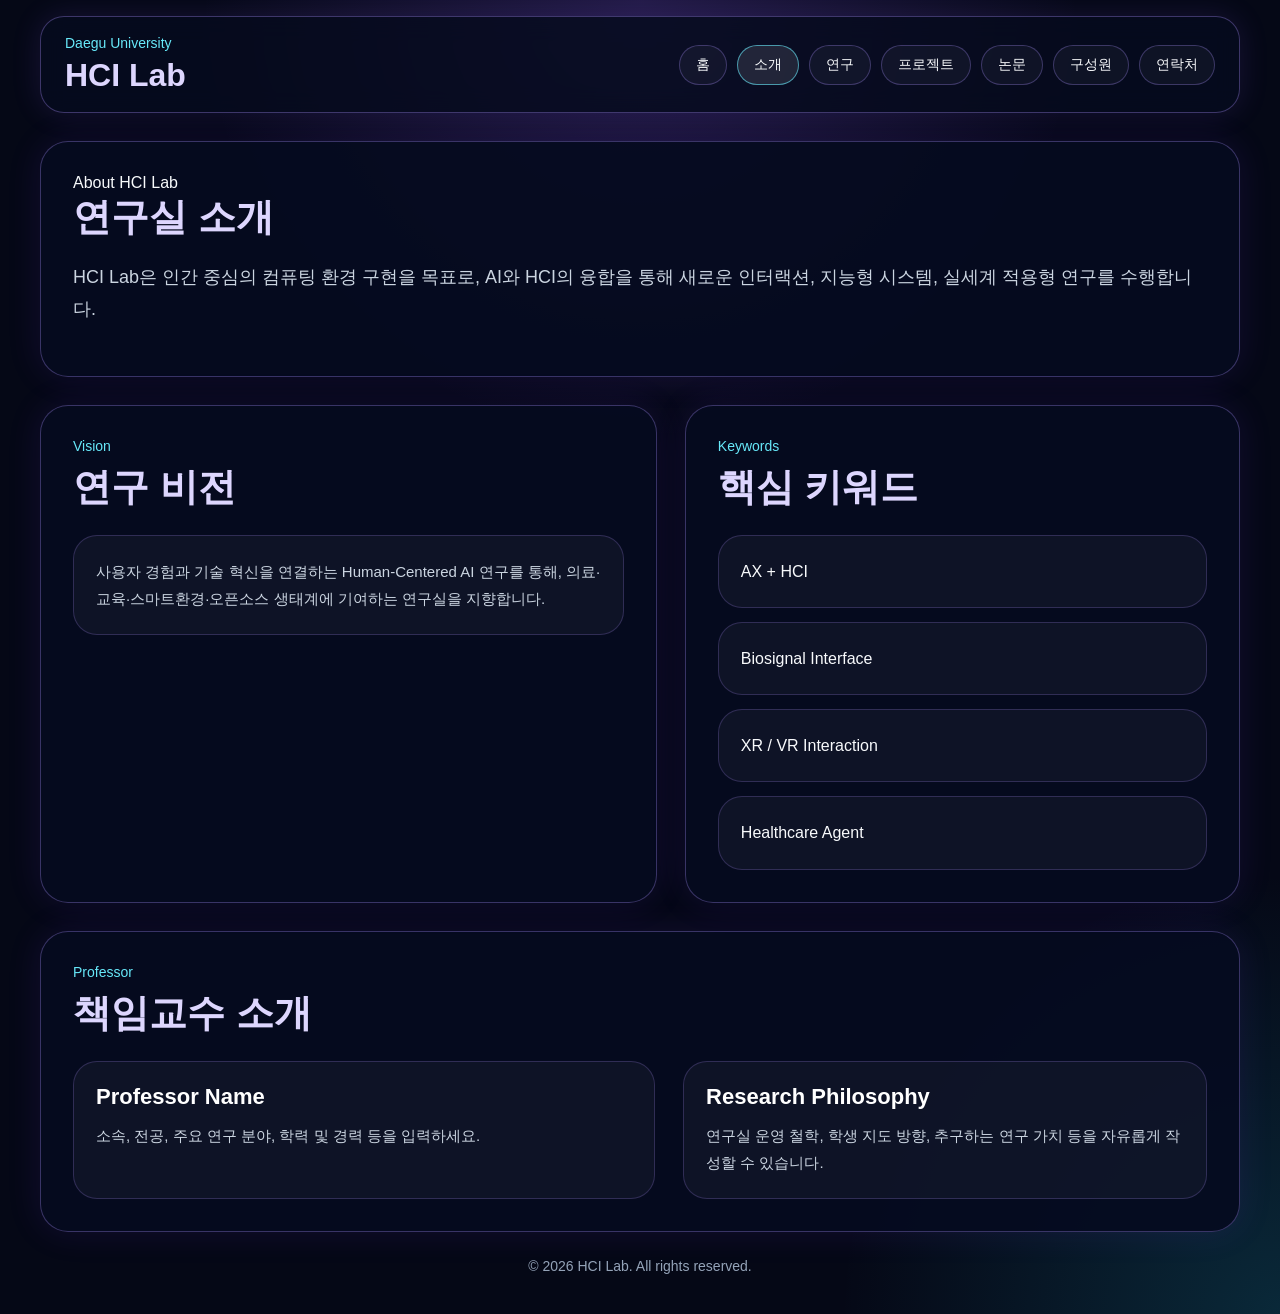
==== about.html @ 09318c49 "03.27.22.09" ====
<!DOCTYPE html>
<html lang="ko">
<head>
  <meta charset="UTF-8" />
  <meta name="viewport" content="width=device-width, initial-scale=1.0" />
  <title>HCI Lab | 소개</title>
  <link rel="stylesheet" href="styles.css" />
</head>
<body>
  <div class="container">
    <header class="header">
      <div class="header-row">
        <div>
          <div class="brand-small">Daegu University</div>
          <h1 class="brand-title">HCI Lab</h1>
        </div>
        <nav class="nav">
          <a href="index.html">홈</a>
          <a href="about.html" class="active">소개</a>
          <a href="research.html">연구</a>
          <a href="projects.html">프로젝트</a>
          <a href="publications.html">논문</a>
          <a href="members.html">구성원</a>
          <a href="contact.html">연락처</a>
        </nav>
      </div>
    </header>

    <section class="page-hero card">
      <div class="eyebrow">About HCI Lab</div>
      <h2 class="page-title">연구실 소개</h2>
      <p class="page-intro">
        HCI Lab은 인간 중심의 컴퓨팅 환경 구현을 목표로,
        AI와 HCI의 융합을 통해 새로운 인터랙션, 지능형 시스템,
        실세계 적용형 연구를 수행합니다.
      </p>
    </section>

    <section class="section grid-2">
      <div class="card">
        <div class="section-header">
          <div>
            <div class="eyebrow">Vision</div>
            <h3>연구 비전</h3>
          </div>
        </div>
        <div class="box">
          <p>사용자 경험과 기술 혁신을 연결하는 Human-Centered AI 연구를 통해, 의료·교육·스마트환경·오픈소스 생태계에 기여하는 연구실을 지향합니다.</p>
        </div>
      </div>

      <div class="card">
        <div class="section-header">
          <div>
            <div class="eyebrow">Keywords</div>
            <h3>핵심 키워드</h3>
          </div>
        </div>
        <div class="info-list">
          <div class="info-item"><div class="value">AX + HCI</div></div>
          <div class="info-item"><div class="value">Biosignal Interface</div></div>
          <div class="info-item"><div class="value">XR / VR Interaction</div></div>
          <div class="info-item"><div class="value">Healthcare Agent</div></div>
        </div>
      </div>
    </section>

    <section class="section card">
      <div class="section-header">
        <div>
          <div class="eyebrow">Professor</div>
          <h3>책임교수 소개</h3>
        </div>
      </div>
      <div class="grid-2">
        <div class="box">
          <h4>Professor Name</h4>
          <p>소속, 전공, 주요 연구 분야, 학력 및 경력 등을 입력하세요.</p>
        </div>
        <div class="box">
          <h4>Research Philosophy</h4>
          <p>연구실 운영 철학, 학생 지도 방향, 추구하는 연구 가치 등을 자유롭게 작성할 수 있습니다.</p>
        </div>
      </div>
    </section>

    <footer>© 2026 HCI Lab. All rights reserved.</footer>
  </div>
</body>
</html>
---- styles.css ----
* { box-sizing: border-box; }
html { scroll-behavior: smooth; }
body {
  margin: 0;
  font-family: "Segoe UI", Arial, sans-serif;
  background:
    radial-gradient(circle at top, rgba(139, 92, 246, 0.22), transparent 30%),
    radial-gradient(circle at bottom right, rgba(34, 211, 238, 0.16), transparent 24%),
    #050816;
  color: #f8fafc;
}
a { color: inherit; text-decoration: none; }
.container {
  width: min(1200px, calc(100% - 40px));
  margin: 0 auto;
}
.header {
  position: sticky;
  top: 0;
  z-index: 10;
  margin-top: 16px;
  padding: 18px 24px;
  border: 1px solid rgba(167, 139, 250, 0.35);
  border-radius: 24px;
  background: rgba(7, 11, 31, 0.82);
  backdrop-filter: blur(12px);
  box-shadow: 0 0 30px rgba(139, 92, 246, 0.14);
}
.header-row {
  display: flex;
  justify-content: space-between;
  align-items: center;
  gap: 20px;
  flex-wrap: wrap;
}
.brand-small {
  color: #67e8f9;
  font-size: 14px;
  margin-bottom: 6px;
}
.brand-title {
  font-size: 32px;
  font-weight: 800;
  color: #ddd6fe;
  margin: 0;
}
.nav {
  display: flex;
  flex-wrap: wrap;
  gap: 10px;
}
.nav a {
  padding: 10px 16px;
  border-radius: 999px;
  border: 1px solid rgba(167, 139, 250, 0.3);
  background: rgba(255, 255, 255, 0.04);
  font-size: 14px;
  transition: 0.2s ease;
}
.nav a:hover,
.nav a.active {
  border-color: rgba(103, 232, 249, 0.6);
  background: rgba(255, 255, 255, 0.1);
}
.hero {
  display: grid;
  grid-template-columns: 1.2fr 0.8fr;
  gap: 28px;
  margin-top: 28px;
}
.card {
  background: rgba(6, 11, 32, 0.92);
  border: 1px solid rgba(167, 139, 250, 0.32);
  border-radius: 28px;
  padding: 32px;
  box-shadow: 0 0 35px rgba(124, 58, 237, 0.12);
}
.badge {
  display: inline-block;
  padding: 8px 14px;
  border-radius: 999px;
  border: 1px solid rgba(103, 232, 249, 0.28);
  background: rgba(34, 211, 238, 0.08);
  color: #a5f3fc;
  font-size: 14px;
  margin-bottom: 16px;
}
.hero h2 {
  margin: 0;
  font-size: 52px;
  line-height: 1.2;
  color: #ddd6fe;
}
.accent { color: #67e8f9; }
.hero p,
.page-intro,
.lead,
.text {
  color: #cbd5e1;
  font-size: 18px;
  line-height: 1.8;
}
.btn-group {
  display: flex;
  gap: 14px;
  flex-wrap: wrap;
  margin-top: 28px;
}
.btn-primary, .btn-secondary {
  display: inline-block;
  padding: 14px 22px;
  border-radius: 18px;
  font-weight: 700;
  transition: transform 0.2s ease, opacity 0.2s ease;
}
.btn-primary {
  background: linear-gradient(90deg, #8b5cf6, #22d3ee);
  color: #020617;
}
.btn-secondary {
  border: 1px solid rgba(167, 139, 250, 0.36);
  background: rgba(255, 255, 255, 0.04);
  color: white;
}
.btn-primary:hover, .btn-secondary:hover { transform: translateY(-1px); opacity: 0.95; }
.stats {
  display: grid;
  grid-template-columns: repeat(3, 1fr);
  gap: 14px;
  margin-top: 30px;
}
.stat {
  padding: 18px;
  border-radius: 20px;
  border: 1px solid rgba(167, 139, 250, 0.24);
  background: rgba(255, 255, 255, 0.04);
}
.stat strong {
  display: block;
  font-size: 28px;
  color: #67e8f9;
  margin-bottom: 6px;
}
.label {
  font-size: 14px;
  color: #cbd5e1;
}
.info-list, .stack, .list-grid { display: grid; gap: 14px; }
.info-item, .box, .paper-box, .member-box, .contact-card {
  padding: 22px;
  border-radius: 24px;
  border: 1px solid rgba(167, 139, 250, 0.22);
  background: rgba(255, 255, 255, 0.04);
}
.info-item .title,
.meta-title,
.contact-item .title {
  font-size: 14px;
  color: #94a3b8;
  margin-bottom: 8px;
}
.info-item .value,
.meta-value,
.contact-item .value {
  font-size: 16px;
  color: #f8fafc;
  line-height: 1.7;
}
.section {
  margin-top: 28px;
}
.section-header {
  display: flex;
  justify-content: space-between;
  align-items: end;
  gap: 20px;
  margin-bottom: 22px;
  flex-wrap: wrap;
}
.section-header .eyebrow {
  color: #67e8f9;
  font-size: 14px;
  margin-bottom: 8px;
}
.section-header h1,
.section-header h2,
.section-header h3,
.page-title {
  margin: 0;
  font-size: 38px;
  color: #ddd6fe;
}
.section-note {
  font-size: 14px;
  color: #94a3b8;
}
.grid-4 {
  display: grid;
  grid-template-columns: repeat(4, 1fr);
  gap: 18px;
}
.grid-3 {
  display: grid;
  grid-template-columns: repeat(3, 1fr);
  gap: 18px;
}
.grid-2 {
  display: grid;
  grid-template-columns: 1fr 0.9fr;
  gap: 28px;
}
.bar {
  width: 72px;
  height: 6px;
  border-radius: 999px;
  background: linear-gradient(90deg, #8b5cf6, #22d3ee);
  margin-bottom: 16px;
}
.box h4, .paper-box h4, .member-box h4 {
  margin: 0 0 12px;
  font-size: 22px;
  color: #ffffff;
}
.box p, .paper-box p, .member-box p {
  margin: 0;
  color: #cbd5e1;
  line-height: 1.8;
  font-size: 15px;
}
.tag {
  display: inline-block;
  font-size: 12px;
  color: #a5f3fc;
  border: 1px solid rgba(103, 232, 249, 0.24);
  background: rgba(34, 211, 238, 0.08);
  padding: 6px 10px;
  border-radius: 999px;
  margin-bottom: 12px;
}
.members {
  display: grid;
  grid-template-columns: repeat(3, 1fr);
  gap: 18px;
}
.avatar {
  width: 84px;
  height: 84px;
  border-radius: 50%;
  margin: 0 auto 16px;
  border: 1px solid rgba(103, 232, 249, 0.3);
  background: linear-gradient(135deg, rgba(139, 92, 246, 0.3), rgba(34, 211, 238, 0.24));
}
.member-box { text-align: center; }
.contact-item { margin-bottom: 16px; }
.contact-item:last-child { margin-bottom: 0; }
.page-hero {
  margin-top: 28px;
}
footer {
  text-align: center;
  color: #94a3b8;
  padding: 26px 0 40px;
  font-size: 14px;
}
@media (max-width: 1024px) {
  .hero, .grid-2, .grid-4, .grid-3, .members { grid-template-columns: 1fr 1fr; }
  .hero { grid-template-columns: 1fr; }
}
@media (max-width: 700px) {
  .container { width: min(100% - 24px, 1200px); }
  .brand-title { font-size: 26px; }
  .hero h2 { font-size: 36px; }
  .section-header h1, .section-header h2, .section-header h3, .page-title { font-size: 28px; }
  .stats, .grid-4, .grid-3, .grid-2, .members { grid-template-columns: 1fr; }
  .card, .header { padding: 22px; }
}

.brand {
    display: flex;
    align-items: center;
    gap: 14px;
}

.logo {
    width: 60px;
    height: 60px;
    object-fit: contain;
}
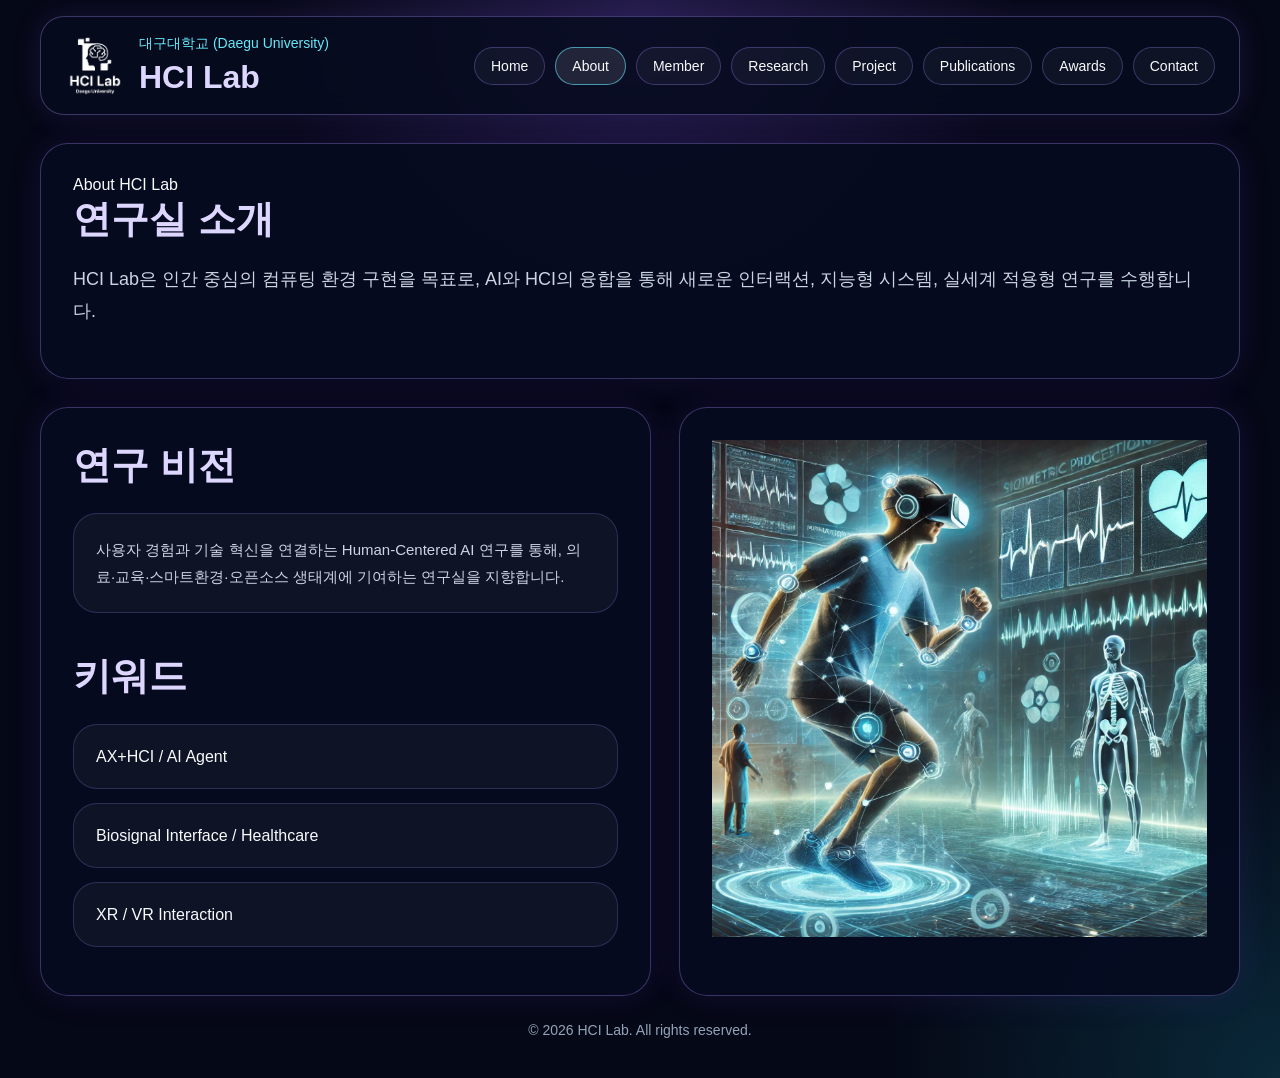
==== commit b6053519: "0327.23.41" ====
--- a/about.html
+++ b/about.html
@@ -10,18 +10,23 @@
   <div class="container">
     <header class="header">
       <div class="header-row">
-        <div>
-          <div class="brand-small">Daegu University</div>
-          <h1 class="brand-title">HCI Lab</h1>
+        <div class="brand">
+            <img src="images/white_verti.png" alt="HCI Lab Logo" class="logo">
+
+            <div>
+                <div class="brand-small">대구대학교 (Daegu University)</div>
+                <h1 class="brand-title">HCI Lab</h1>
+            </div>
         </div>
         <nav class="nav">
-          <a href="index.html">홈</a>
-          <a href="about.html" class="active">소개</a>
-          <a href="research.html">연구</a>
-          <a href="projects.html">프로젝트</a>
-          <a href="publications.html">논문</a>
-          <a href="members.html">구성원</a>
-          <a href="contact.html">연락처</a>
+          <a href="index.html">Home</a>
+          <a href="about.html" class="active">About</a>
+          <a href="members.html">Member</a>
+          <a href="research.html">Research</a>
+          <a href="projects.html">Project</a>
+          <a href="publications.html">Publications</a>
+            <a href="awards.html">Awards</a>
+          <a href="contact.html">Contact</a>
         </nav>
       </div>
     </header>
@@ -40,47 +45,36 @@
       <div class="card">
         <div class="section-header">
           <div>
-            <div class="eyebrow">Vision</div>
             <h3>연구 비전</h3>
           </div>
         </div>
         <div class="box">
           <p>사용자 경험과 기술 혁신을 연결하는 Human-Centered AI 연구를 통해, 의료·교육·스마트환경·오픈소스 생태계에 기여하는 연구실을 지향합니다.</p>
         </div>
+
+        <div class="keyword-text">
+        <div class="section-header">
+          <div>
+            <h3>
+              <p></p>키워드</h3>
+          </div>
+        </div>            
+        </div>
+        
+          <div class="info-list">
+          <div class="info-item"><div class="value">AX+HCI / AI Agent</div></div>
+          <div class="info-item"><div class="value">Biosignal Interface / Healthcare</div></div>
+          <div class="info-item"><div class="value">XR / VR Interaction</div></div>
+        </div>
       </div>
 
       <div class="card">
         <div class="section-header">
-          <div>
-            <div class="eyebrow">Keywords</div>
-            <h3>핵심 키워드</h3>
+          <div class="keyword-card">
+              <img src="images/about.png" class="keyword-img">
           </div>
         </div>
-        <div class="info-list">
-          <div class="info-item"><div class="value">AX + HCI</div></div>
-          <div class="info-item"><div class="value">Biosignal Interface</div></div>
-          <div class="info-item"><div class="value">XR / VR Interaction</div></div>
-          <div class="info-item"><div class="value">Healthcare Agent</div></div>
-        </div>
-      </div>
-    </section>
 
-    <section class="section card">
-      <div class="section-header">
-        <div>
-          <div class="eyebrow">Professor</div>
-          <h3>책임교수 소개</h3>
-        </div>
-      </div>
-      <div class="grid-2">
-        <div class="box">
-          <h4>Professor Name</h4>
-          <p>소속, 전공, 주요 연구 분야, 학력 및 경력 등을 입력하세요.</p>
-        </div>
-        <div class="box">
-          <h4>Research Philosophy</h4>
-          <p>연구실 운영 철학, 학생 지도 방향, 추구하는 연구 가치 등을 자유롭게 작성할 수 있습니다.</p>
-        </div>
       </div>
     </section>
 
--- a/styles.css
+++ b/styles.css
@@ -164,7 +164,7 @@
 .contact-item .value {
   font-size: 16px;
   color: #f8fafc;
-  line-height: 1.7;
+  line-height: 1.2;
 }
 .section {
   margin-top: 28px;
@@ -285,4 +285,100 @@
     width: 60px;
     height: 60px;
     object-fit: contain;
+}
+
+.avatar-img{
+    width: 120%;
+    height: 120%;
+    object-fit: cover;
+
+    border-radius: 50%;     /* 원형 */
+    transition: all 0.3s ease;   /* hover 부드럽게 */
+}
+
+/* 교수 소개 카드 전용 */
+.professor-box{
+    display: flex;
+    align-items: center;
+    gap: 28px;
+
+    text-align: left;
+    padding: 32px 36px;
+}
+
+/* 교수 사진 */
+.professor-box .avatar{
+    width: 130px;
+    height: 130px;
+    border-radius: 50%;
+    overflow: hidden;
+    flex-shrink: 0;
+
+    border: 2px solid rgba(79, 209, 255, 0.45);
+}
+
+/* 사진 채우기 */
+.professor-box .avatar-img{
+    width: 100%;
+    height: 100%;
+    object-fit: cover;
+    display: block;
+}
+
+/* 오른쪽 텍스트 영역 */
+.professor-info{
+    flex: 1;
+    text-align: left;
+}
+
+/* 이름 */
+.professor-info h3{
+    margin: 0 0 14px 0;
+    font-size: 22px;
+    line-height: 1.3;
+    color: #f8fafc;
+}
+
+/* 한글 소속 */
+.professor-info .affiliation{
+    margin: 0 0 8px 0;
+    font-size: 16px;
+    font-weight: 600;
+    color: #dbeafe;
+    line-height: 1.5;
+}
+
+/* 영문 소속 */
+.professor-info .affiliation-en{
+    margin: 0 0 12px 0;
+    font-size: 15px;
+    color: #7dd3fc;
+    line-height: 1.5;
+}
+
+/* 약력 */
+.professor-info .bio{
+    margin: 0;
+    font-size: 15px;
+    color: #cbd5e1;
+    line-height: 1.7;
+}
+
+/* 마우스 올렸을 때 카드 효과 */
+.professor-box:hover{
+    transform: translateY(-4px);
+    box-shadow: 0 14px 30px rgba(0,0,0,0.35);
+    transition: all 0.3s ease;
+}
+
+/* 모바일에서는 세로 정렬 */
+@media (max-width: 768px){
+    .professor-box{
+        flex-direction: column;
+        text-align: center;
+    }
+
+    .professor-info{
+        text-align: center;
+    }
 }
